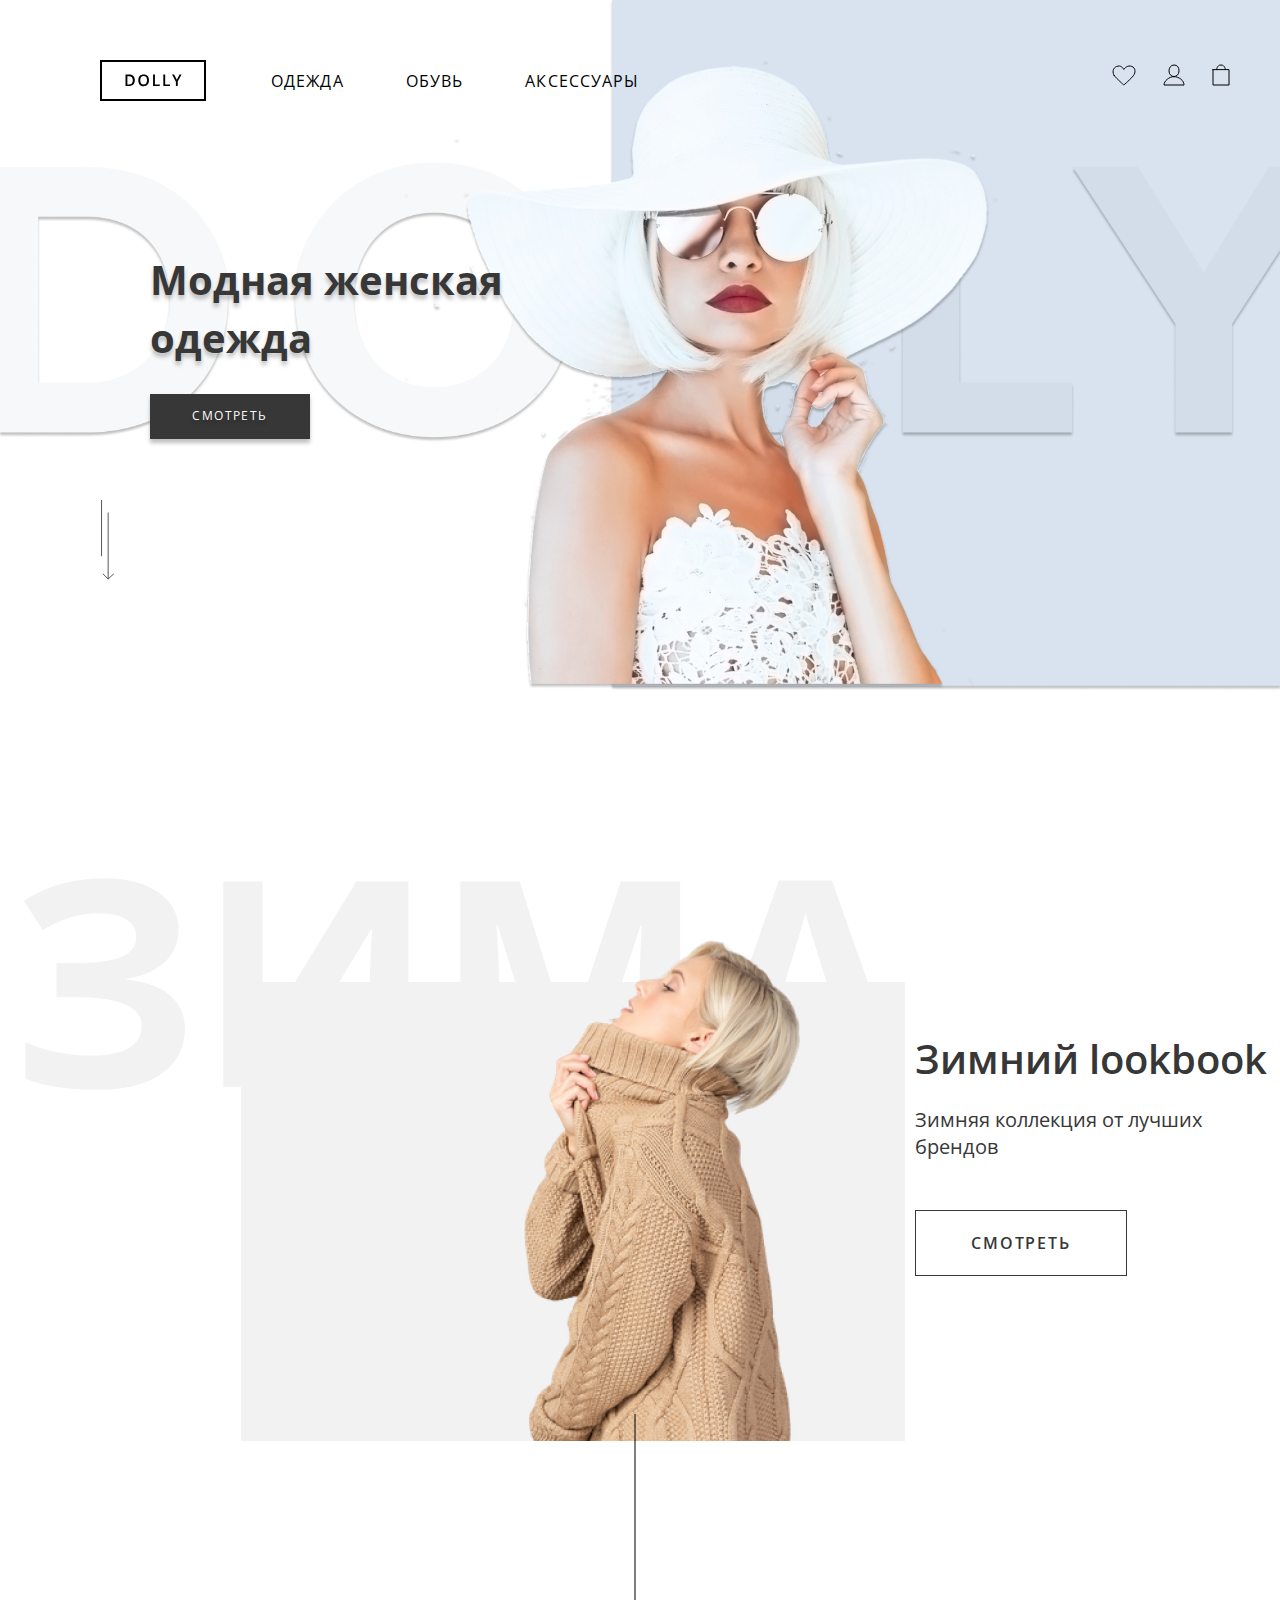
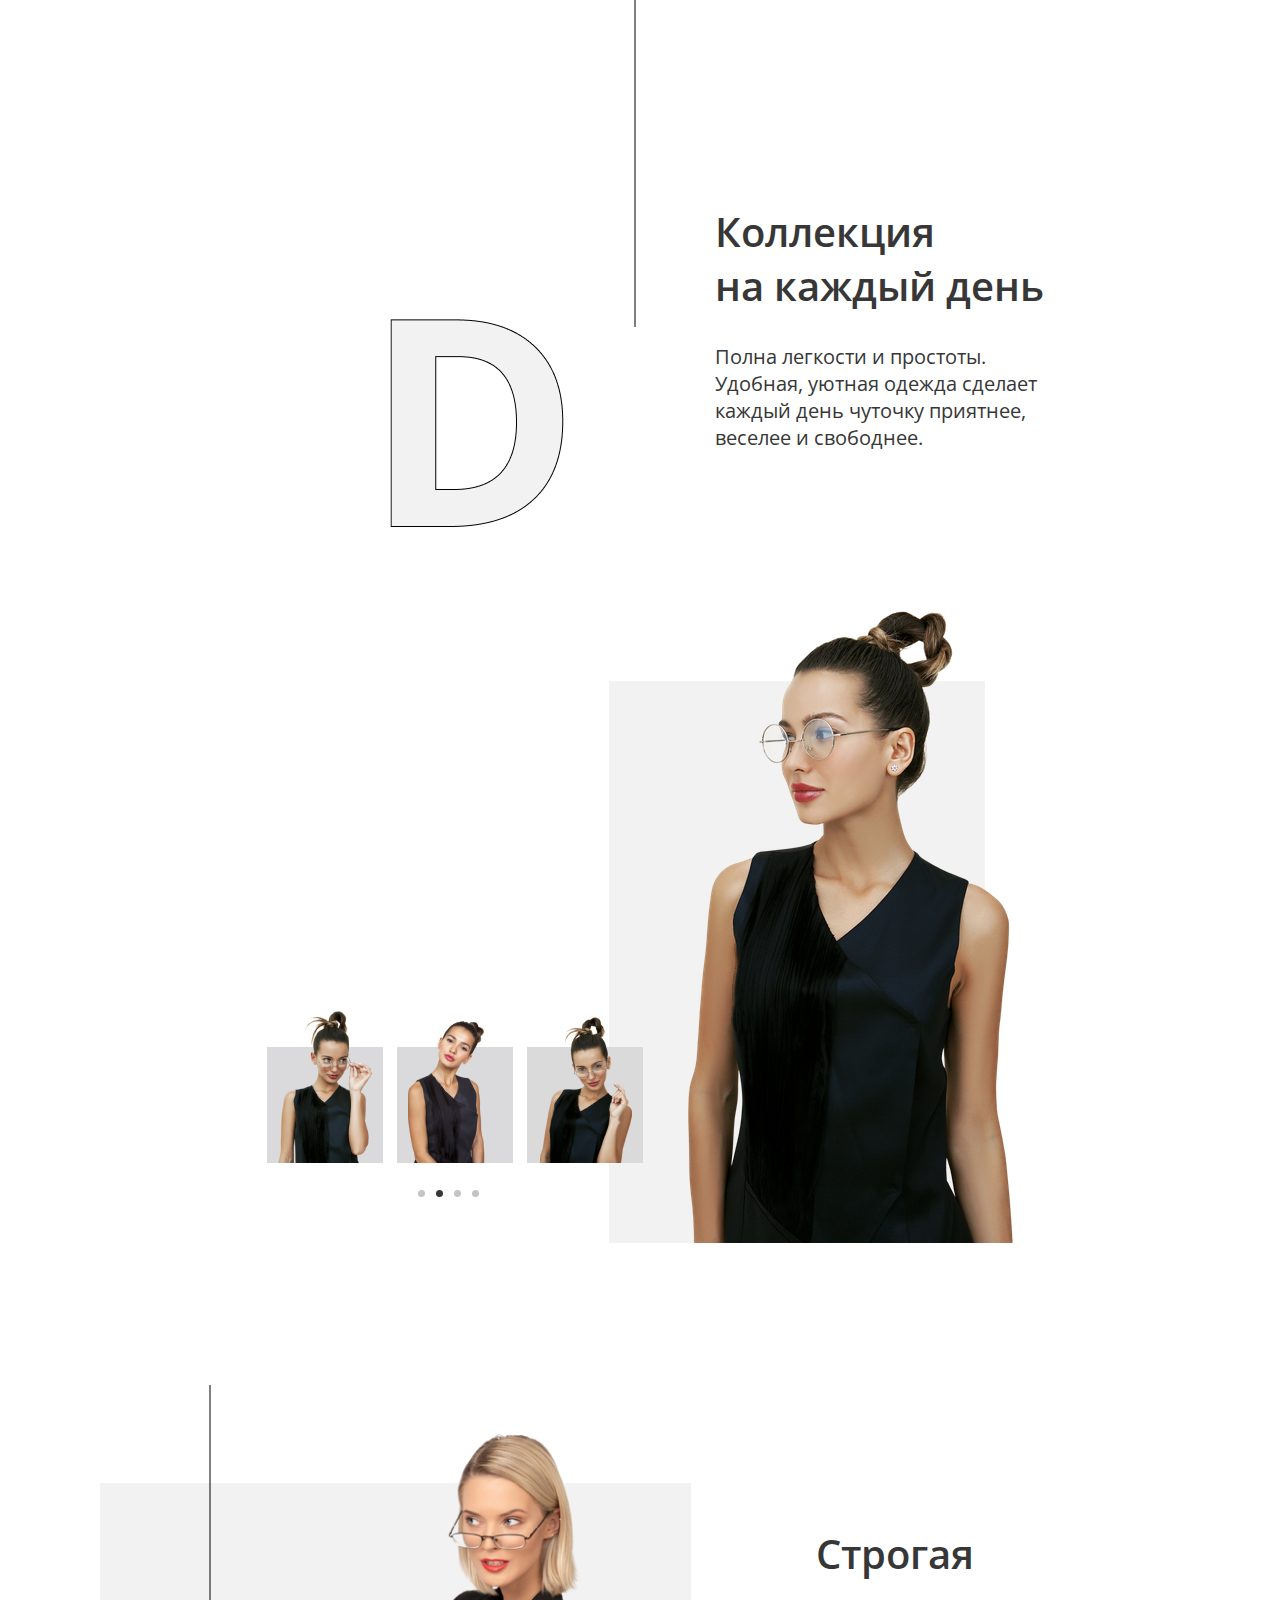
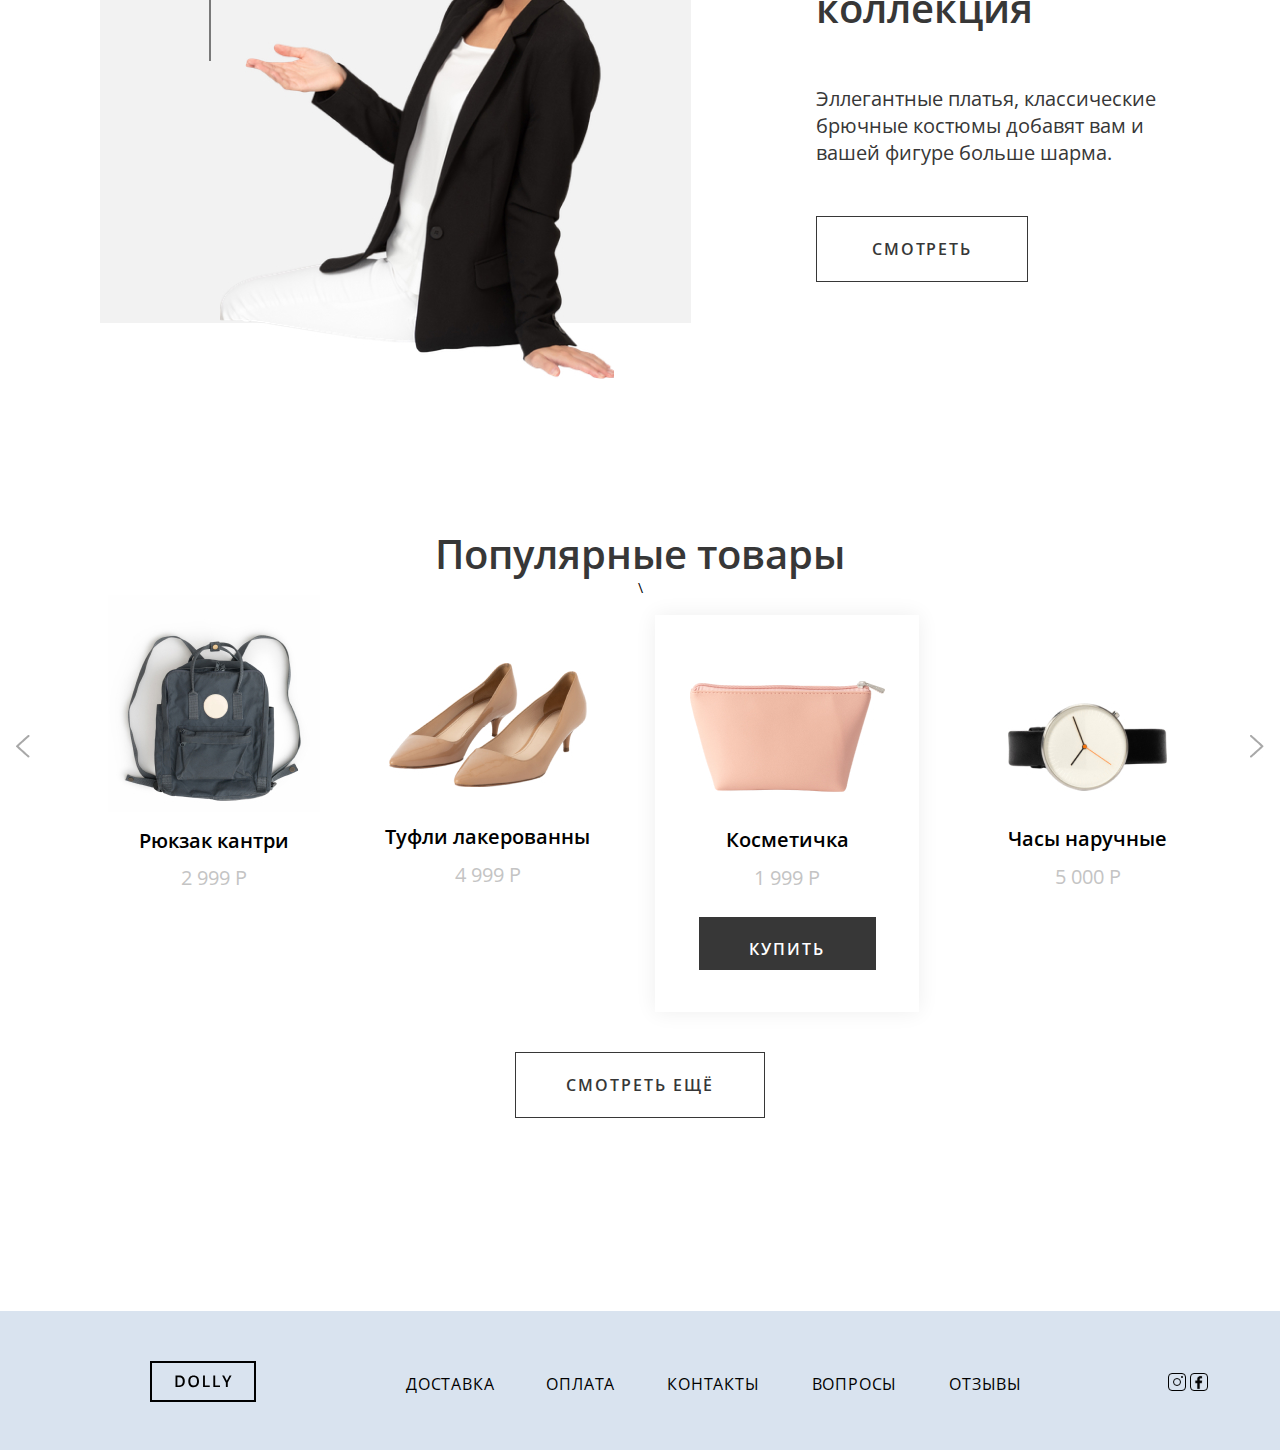
==== index.html @ 7757cefe "Add files via upload" ====
<!DOCTYPE html>
<html lang="en">

<head>
    <title>Модная женская одежда</title>
    <meta http-equiv="content-type" content="text/html; charset=UTF-8" />
    <meta name="format-detection" content="telephone=no" />
    <meta http-equiv="X-UA-Compatible" content="IE=edge" />
    <meta name="viewport" content="width=device-width" />
    <!-- <meta name="viewport" content="width=1170"/> -->
    <link rel="shortcut icon" type="images/icon" href="img/faviconka.ico" />
    <meta name="keywords" content="магазин женской одежды, мода" />
    <meta name="description" content="Магазин модной женской одежды" />
    <link href="https://fonts.googleapis.com/css2?family=Open+Sans:wght@400;700&display=swap" rel="stylesheet">
    <link rel="stylesheet" href="style/normalize.css">
    <link rel="stylesheet" type="text/css" href="style/style.css" />
</head>

<body>


    <header class="header">

        <div class="container header__container">

            <div class="header__left">

                <div class="menu-burger__header">
                    <span></span>
                </div>


                <svg class="logo" width="106" height="41" viewBox="0 0 106 41" fill="none"
                    xmlns="http://www.w3.org/2000/svg">
                    <path
                        d="M34.7969 20.1797C34.7969 22.0651 34.2734 23.5078 33.2266 24.5078C32.1797 25.5026 30.6719 26 28.7031 26H25.5078V14.5781H29.0391C30.8568 14.5781 32.2708 15.0677 33.2812 16.0469C34.2917 17.026 34.7969 18.4036 34.7969 20.1797ZM32.8281 20.2422C32.8281 17.5078 31.5495 16.1406 28.9922 16.1406H27.375V24.4297H28.7031C31.4531 24.4297 32.8281 23.0339 32.8281 20.2422ZM48.9984 20.2734C48.9984 22.1328 48.5323 23.5781 47.6 24.6094C46.6729 25.6406 45.3578 26.1562 43.6547 26.1562C41.9307 26.1562 40.6052 25.6458 39.6781 24.625C38.7563 23.599 38.2953 22.1432 38.2953 20.2578C38.2953 18.3724 38.7589 16.9245 39.6859 15.9141C40.6182 14.9036 41.9464 14.3984 43.6703 14.3984C45.3682 14.3984 46.6807 14.9115 47.6078 15.9375C48.5349 16.9635 48.9984 18.4089 48.9984 20.2734ZM40.2797 20.2734C40.2797 21.6797 40.5635 22.7474 41.1313 23.4766C41.699 24.2005 42.5401 24.5625 43.6547 24.5625C44.7641 24.5625 45.6 24.2031 46.1625 23.4844C46.7302 22.7656 47.0141 21.6953 47.0141 20.2734C47.0141 18.8724 46.7328 17.8099 46.1703 17.0859C45.613 16.362 44.7797 16 43.6703 16C42.5505 16 41.7042 16.362 41.1313 17.0859C40.5635 17.8099 40.2797 18.8724 40.2797 20.2734ZM53.0516 26V14.5781H54.9188V24.3984H59.7547V26H53.0516ZM63.3234 26V14.5781H65.1906V24.3984H70.0266V26H63.3234ZM76.8219 19.7891L79.525 14.5781H81.5563L77.7516 21.5703V26H75.8766V21.6328L72.0875 14.5781H74.1188L76.8219 19.7891Z"
                        fill="black" />
                    <rect x="1" y="1" width="104" height="39" stroke="black" stroke-width="2" />
                </svg>



                <nav class="header__nav">
                    <ul class="menu header__menu">
                        <li class="menu__item"><a href="#">Одежда</a></li>
                        <li class="menu__item"><a href="catalog.html">Обувь</a></li>
                        <li class="menu__item"><a href="#">Аксессуары</a></li>
                    </ul>
                </nav>
            </div>
            <div class="header__right">
                <a href="#"><svg class="user" width="24" height="21" viewBox="0 0 24 21" fill="none"
                        xmlns="http://www.w3.org/2000/svg">
                        <path
                            d="M2.33857 10.711C-0.041108 7.61463 0.752117 2.97011 4.71824 1.42194C8.68437 -0.126229 11.064 2.97011 11.8573 4.51829C12.6505 2.97011 15.8234 -0.126229 19.7895 1.42194C23.7556 2.97011 23.7556 7.61463 21.376 10.711C18.9963 13.8073 11.8573 20 11.8573 20C11.8573 20 4.71824 13.8073 2.33857 10.711Z"
                            stroke="black" stroke-linecap="round" stroke-linejoin="round" />
                    </svg>
                </a>
                <a href="#"><svg class="user" width="22" height="22" viewBox="0 0 22 22" fill="none"
                        xmlns="http://www.w3.org/2000/svg">
                        <path
                            d="M11 12.5926C13.5 12.5926 16 10.6296 16 6.92593C16 3.22222 14.3333 1 11 1C7.66667 1 6 4 6 6.92593C6 10.6296 8.5 12.5926 11 12.5926ZM11 12.5926C16 12.5926 21 16.5 21 21H1C1 17 6 12.5926 11 12.5926Z"
                            stroke="black" stroke-linecap="round" stroke-linejoin="round" />
                    </svg>
                </a>
                <a href="#"><svg class="user" width="18" height="22" viewBox="0 0 18 22" fill="none"
                        xmlns="http://www.w3.org/2000/svg">
                        <path
                            d="M4.63636 5.61538C4.63636 5.61538 4.63636 1 9 1C13.3636 1 13.3636 5.61538 13.3636 5.61538M1 5.61538V21H17V5.61538H1Z"
                            stroke="black" stroke-linecap="round" stroke-linejoin="round" />
                    </svg>

                </a>
            </div>

        </div>


        <div class="title">
            <h1>Модная женская одежда</h1>
            <button class="button-look">Смотреть</button>
        </div>

        <svg class="arrow_down" width="20" height="121" viewBox="0 0 20 121" fill="none"
            xmlns="http://www.w3.org/2000/svg">
            <path d="M1 0L1 85" stroke="black" />
            <path d="M11 19L11 119" stroke="black" />
            <path d="M3 111.5L11 119.5L19.5 111.5" stroke="black" />
        </svg>


    </header>


    <main>
        <div class="container">

            <!-- ЗИМА -->
            <div class="winter">

                <picture class="winter_img">
                    <source srcset="img/winter-lookbook_5.png" type="image/png" media="(max-width: 380px)">

                    <source srcset="img/winter-lookbook_4.png" type="image/png" media="(max-width: 780px)">

                    <source srcset="img/winter-lookbook_3.png" type="image/png" media="(max-width: 920px)">

                    <source srcset="img/winter-lookbook_2.png" type="image/png" media="(max-width: 1130px)">

                    <img src="img/winter-lookbook.png" alt="зимний lookbook">
                </picture>

                <div class="winter-lookbook">
                    <h2>Зимний lookbook</h2>
                    <p>
                        Зимняя коллекция от лучших брендов
                    </p>
                    <button class="button-lookbook">Смотреть</button>
                </div>

            </div>



            <!-- коллекция на каждый день -->
            <div class="collection-everyday">

                <div class="d">
                    <picture>
                        <source srcset="img/D_2.png" type="image/png" media="(max-width: 777px)">
                        <source srcset="img/D_1.png" type="image/png" media="(max-width: 1019px)">
                        <img src="img/D.png" alt="буква D">
                    </picture>


                </div>

                <div class="everyday">
                    <h2>Коллекция<br> на каждый день</h2>
                    <p>Полна легкости и простоты.
                        Удобная, уютная одежда сделает
                        каждый день чуточку приятнее,
                        веселее и свободнее.</p>
                </div>

                <div class="collection">

                    <div class="mini">
                        <img class="mini_img" src="img/women1.jpg" alt="девушка №1">
                        <img class="mini_img" src="img/women2.jpg" alt="девушка №2">
                        <img class="mini_img" src="img/women3_png.png" alt="девушка №3">

                        <div class="scroll">
                            <span></span>
                            <span class="active"></span>
                            <span></span>
                            <span></span>
                        </div>
                    </div>

                    <picture class="big">
                        <source srcset="img/women4_2.jpg" type="image/jpg" media="(max-width: 340px)">
                        <source srcset="img/women4_1.png" type="image/png" media="(max-width: 790px)">
                        <img class="big_img" src="img/women4.jpg" alt="девушка №4">
                    </picture>

                </div>

            </div>

            <!-- Строгая коллекция -->
            <div class="strong-collection">

                <picture class="strong__img">
                    <source srcset="img/strong_3.jpg" type="image/jpg" media="(max-width: 380px)">
                    <source srcset="img/strong_2.jpg" type="image/jpg" media="(max-width: 777px)">
                    <source srcset="img/strong_1.jpg" type="image/jpg" media="(max-width: 860px)">
                    <img src="img/strong.jpg" alt="строгая коллекция">
                </picture>

                <div class="strong">
                    <h2>Строгая коллекция</h2>
                    <p>Эллегантные платья, классические
                        брючные костюмы добавят вам
                        и вашей фигуре больше шарма.
                    </p>
                    <button class="button-lookbook"><span>Смотреть</span></button>
                </div>
            </div>

            <!-- Популярные товары -->
            <div class="pop-products">
                <h2>Популярные товары</h2>\
                <div class="products">

                    <div class="slider-left">
                        <img src="img/slider-left.jpg" alt="стрелка влево">
                    </div>
                    <div class="products_menu">
                        <div class="backpack">
                            <img src="img/backpack.jpg" alt="рюкзак">
                            <p class="style">Рюкзак кантри</p>
                            <span class="price">2 999 Р</span>
                        </div>


                        <div class="shoes">
                            <img src="img/shoes.jpg" alt="туфли лакерованные">
                            <p class="style">Туфли лакерованны</p>
                            <span class="price">4 999 Р</span>
                        </div>

                        <div class="bag">
                            <img src="img/bag.jpg" alt="Косметичка">
                            <p class="style">Косметичка</p>
                            <span class="price">1 999 Р</span>

                            <button class="button-buy"><span>Купить</span></button>
                        </div>

                        <div class="watch">
                            <img src="img/watch.jpg" alt="Часы наручные">
                            <p class="style">Часы наручные</p>
                            <span class="price">5 000 Р</span>
                        </div>
                    </div>
                    <div class="slider-right">
                        <img src="img/slider-right.jpg" alt="стрелка вправо">
                    </div>
                </div>

                <div class="looking">
                    <button class="button-looking"><span>Смотреть ещё</span></button>
                </div>
            </div>
        </div>
    </main>



    <footer class="footer">
        <div class="logo">
            <a href="#"><img src="img/logo.svg" alt="Логотип"></a>
        </div>
        <nav class="navigation">
            <ul class="menu-footer">
                <li class="menu-footer_list"><a href="#">Доставка</a></li>
                <li class="menu-footer_list"><a href="#">Оплата</a></li>
                <li class="menu-footer_list"><a href="#">Контакты</a></li>
                <li class="menu-footer_list"><a href="#">Вопросы</a></li>
                <li class="menu-footer_list"><a href="#">Отзывы</a></li>
            </ul>
        </nav>
        <div class="socseti">
            <img src="img/instagram.svg" alt="инстаграмм">
            <img src="img/facebook.svg" alt="фэйсбук">
        </div>

    </footer>

    <script src="https://code.jquery.com/jquery-3.5.1.slim.min.js"></script>
    <script src="js.js"></script>
</body>

</html>
---- style/style.css ----
@import url('core.css');
/*Обнуление*/
*{padding:0;margin:0;border:0;}
*,*:before,*:after{-moz-box-sizing:border-box;-webkit-box-sizing:border-box;box-sizing:border-box;}
:focus,:active{outline:none;}
a:focus,a:active{outline:none;}
nav,footer,header,aside{display:block;}
html,body{height:100%;width:100%;font-size:100%;line-height:1;font-size:14px;-ms-text-size-adjust:100%;-moz-text-size-adjust:100%;-webkit-text-size-adjust:100%;}
input,button,textarea{font-family:inherit;}
input::-ms-clear{display:none;}
button{cursor:pointer;}
button::-moz-focus-inner{padding:0;border:0;}
a,a:visited{text-decoration:none;}
a:hover{text-decoration:none;}
ul li{list-style:none;}
img{vertical-align:top;}
h1,h2,h3,h4,h5,h6{font-size:inherit;font-weight:inherit;}
/*--------------------*/
body{
    font-family: 'Open Sans', sans-serif;
    padding: 0;
    margin: 0;
}
.header{
    background-image: url('../img/DOLLY.png');
    background-repeat: no-repeat;
    background-size: contain;
    background-position: center top;
    min-height: 1029px;
    position: relative;
}
.header__container{
    display: flex;
    padding-top: 50px;
}
@media (max-width:1050px) {
    .header__container{
        padding-top: 15px;
}    
}
.header__left{
    display: flex;
    align-items: center;
}

.header__left .logo{
    margin-left: 379px;
    cursor:pointer;
}
@media (max-width:1596px) {
    .header__left .logo{
        margin-left: 200px;        
    }
}
@media (max-width:1417px) {
    .header__left .logo{
        margin-left: 100px;        
    }
}@media (max-width:690px) {
    .header__left .logo{
        width: 80px;
        margin-left: 30px;  
    }
}
@media (max-width:400px) {
    .header__left .logo{
        width: 60px;
    }
}
.header__menu{
    display: flex;
    margin-left: 64px;
}
.header__menu > .menu__item{
    font-style: normal;
    font-weight: normal;
    font-size: 16px;
    line-height: 22px;
    letter-spacing: 0.07em;
    margin-right: 60px;
    list-style-type: none; 
    text-transform: uppercase;
    border:1px solid transparent;
}
.header__menu > .menu__item a:hover{
    border-bottom: 2px solid;

}
.header__menu > .menu__item a{
    text-decoration: none;
    color: #000000;
}
.header__right{
    margin-left: auto;
    margin-right: 375px;
    align-self:center;
    max-width: 100%;
}
.header__right .user {
    margin-left: 23px;
}
@media (max-width:846px) {
    .header__right .user {
        width: 16px;
        height: 18px;   
    }
}
@media (max-width:576px) {
    .header__right .user {
        width: 12px;
        height: 16px;  
        margin-left: 10px;
    }
}
@media (max-width:420px) {
    .header__right .user {
        width: 10px;
        height: 14px;  
        margin-left: 0px;
    }
}



@media (max-width:1650px) {
    .header__right{
        margin-right: 50px;
    }
    .header__left{
        margin-top: 10px;      
    }
}

/* Бургер меню */
@media (max-width:842px) {
    .menu-burger__header{
        position: relative;
        width: 40px;
        height: 45px;
        display: block;
        margin-left: 10px;
    } 
    .menu-burger__header span,
    .menu-burger__header::after,
    .menu-burger__header::before{
        height: 3px;
        width: 100%;
        position: absolute;
        background:#373737;
        margin: 0px auto;

    }
    .header__nav{
        display: block;
        position: absolute;
        top: 72px;
        left: 0;
        background: rgb(245, 246, 246);
        width: 100%;
        height: 25%;
        box-shadow: 0 4px 2px -2px rgba(36, 36, 36, 0.17);
        left: -100%;
        transition: all 0.4s ease;
        z-index: 5;
    }
    .menu-burger__header span{
        top: 21px;
    }
    .menu-burger__header::after,
    .menu-burger__header::before{
        content: "";
    }
    .menu-burger__header::after{
        bottom: 8px;
    }
    .menu-burger__header::before{
        top: 8px;
    }
    .menu-burger__header.open-menu span {
        opacity:0; 
        transition: 0.5s; 
    }
    .menu-burger__header.open-menu:before {
        transform: rotate(45deg);
        top: 20px;
        transition: 0.4s;
    }
    .menu-burger__header.open-menu:after {
        transform: rotate(-45deg);
        bottom: 21px;
        transition: 0.4s;
    }
    .header__nav{
        background-color: rgb(217,227,239);
        background-image: url('../img/DOLLY_background.png');
        background-repeat:no-repeat;
        background-position: center 14%;
        background-size: contain;
    }

    .header__menu{
        display: block;
        margin-left: 0px;
    }  
    .menu__item{
        margin: 40px 0px 40px 33px;
    }
    .menu__item a{
        display: block;
        margin-left: 120px;
        font-size: 20px;
    }
    @media (max-width:420px) {
        .menu__item{
            margin-left: 0px;
        }   
        .menu__item a{
            margin-left: 50px;
            display: inline;
        }       
    }
    .header__nav.open-menu {
        left: 0;
    }
    .fixed-page{
        overflow: hidden; /*запрещаем прокручивание страницы при открытом меню*/
    }
}
/* Модная женская одежда DOLLY */
.title{
    position: absolute;
    margin-top: 261px;
    margin-left: 375px;
}
.title h1{
    font-style: normal;
    font-weight: bold;
    font-size: 60px;
    line-height: 82px;
    color: #373737;
    text-shadow: 0px 4px 4px rgba(0, 0, 0, 0.25);
    width: 540px;
    height: 164px;
    margin-top: 0;
}

.button-look{
    margin-top: 60px;
    width: 212px;
    height: 66px;
    background: #373737;
    box-shadow: 0px 4px 4px rgba(0, 0, 0, 0.25);
    cursor: pointer;
    font-style: normal;
    font-weight: normal;
    font-size: 16px;
    line-height: 22px;
    letter-spacing: 0.12em;
    color: #FFFFFF;
    text-shadow: 0px 4px 4px rgba(0, 0, 0, 0.25);
    text-transform: uppercase;
}
.arrow_down{
    position: absolute;
    top: 784px;
    left: 376px;
}
@media (max-width:1650px) {
    .title{
        margin-left: 200px;
    }
}
@media (max-width:1400px) {
    .arrow_down{
        top: 500px;
        left: 100px;
    }
}
@media (max-width:1290px) {
    .title{
        margin-top: 150px;
        margin-left: 150px;
    }
    .title h1{
        font-size: 40px;
        line-height: 58px;
        width: 450px;
        height: auto;
    }
    .button-look{
        margin-top: 0px;
        width: 160px;
        height: 45px;
        font-size: 12px;
        line-height: 18px;
    }
    .arrow_down{
        width: 15px;
        height: 80px;
    }
}
@media (max-width:1050px) {
    .arrow_down{
        top: 350px;
        left: 850px;
    }   
}
@media (max-width:900px) {
    .title{
        margin-top: 40px;
        margin-left:40px;        
    }
    .title h1{
        font-size: 32px;
        line-height: 48px;
        width: 300px;
    }
    .arrow_down{
        top: 250px;
        left: 650px;
    }   
}
@media (max-width:690px) {
    .title h1{
        font-size: 26px;
        line-height: 40px;
    }
    .arrow_down{
        top: 250px;
        left: 500px;
    } 
    .button-look{
        width: 120px;
        height: 35px;
        font-size: 10px;
        line-height: 16px;
    }  
}
@media (max-width:530px) {
    .title{
        margin-top: 20px;
        margin-left:40px;   
    } 
    .title h1{
        font-size: 20px;
        line-height: 28px;
        width: 100px;
    }
    .button-look{
        width: 100px;
        height: 35px;
        font-size: 10px;
    }  
    .arrow_down{
        top: 150px;
        left: 400px;
        width: 10px;
        height: 50px;
    } 
}
@media (max-width:420px) {
    .title{
        margin-top: 10px;
    }     
    .title h1{
        font-size: 18px;
        line-height: 24px;
        width: 100px;
    }
    .button-look{
        width: 80px;
        height: 28px;
        font-size: 8px;
    }   
    .arrow_down{
        left: 300px;
    }           
}
@media (max-width:350px) {
    .title{
        margin-top: 5px;
    }     
    .title h1{
        font-size: 16px;
        line-height: 22px;
        width: 80px;
    }
    .button-look{
        width: 70px;
        height: 22px;
        font-size: 8px;
    }            
}



/* ЗИМА */
.winter{
    display: flex;
    margin-top: 44px;
    margin-left: 144px;
}
@media (max-width:1650px) {
    .winter{
        margin-top: -100px;
        margin-left: 10px;        
    }
}
@media (max-width:1400px) {
    .winter{
        margin-top: -250px;
    }
}
@media (max-width:1200px) {
    .winter{
        margin-top: -350px;
    }    
} 
@media (max-width:1050px) {
    .winter{
        margin-top: -500px;
    }
}  
@media (max-width:800px) {
    .winter{
        margin-top: -600px;
    }
}  
@media (max-width:650px) {
    .winter{
        margin-top: -670px;
    }
}   
@media (max-width:550px) {
    .winter{
        flex-wrap: wrap-reverse;
    }
    .winter_img{
        margin: 0 auto;
    }
} 
@media (max-width:420px) {
    .winter{
        margin-top: -750px;
    }
}  
.winter-lookbook{
    margin-left: 102px;
    margin-top: 253px;
}
@media (max-width:1372px) {
    .winter-lookbook{
        margin-left: 10px;        
    }
}
@media (max-width:1045px) {
    .winter-lookbook{
        margin-top: 140px;        
    }
}
@media (max-width:780px) {
    .winter-lookbook{
        margin-top: 48px;        
    }
}
@media (max-width:550px) {
    .winter-lookbook{
        margin: 0 auto;
    }
} 
.winter-lookbook h2{
    font-style: normal;
    font-weight: 600;
    font-size: 40px;
    line-height: 54px;
    color: #373737;
}
.winter-lookbook p{
    font-style: normal;
    font-weight: normal;
    font-size: 20px;
    line-height: 27px;
    color: #373737;
    margin-top: 20px;
}
@media (max-width:777px) {
    .winter-lookbook h2{
        font-size: 28px;
        line-height: 40px;
    }
    .winter-lookbook p{
        font-size: 16px;
        line-height: 22px;        
    }
}
.button-lookbook{
    margin-top: 50px;
    width: 212px;
    height: 66px;
    cursor: pointer;
    font-style: normal;
    font-weight: 600;
    font-size: 16px;
    line-height: 22px;
    letter-spacing: 0.12em;
    color: #373737;
    background-color: #fff;
    border: 1px solid rgba(55, 55, 55, 1);
}
@media (max-width:777px) {
    .button-lookbook{
        width: 148px;
        height: 46px;        
        font-size: 12px;
        line-height: 18px;        
    }
}
@media (max-width:550px) {
    .button-lookbook{
        margin: 30px auto 0;
    }    
}
@media (max-width:380px) {
    .button-lookbook{
        width: 120px;
        height: 36px;        
        font-size: 10px;
        line-height: 14px;          
    }    
}

/* Коллекция на каждый день */
.collection-everyday{
    display: flex;
    margin-top: 133px;
}
@media (max-width:1423px) {
    .collection-everyday{
        flex-wrap: wrap;  
        align-items: center;
        justify-content: center;
    }
}
.collection-everyday .d img{
    margin-left: 339px;
    margin-top: -160px;
}
@media (max-width:1430px) {
    .collection-everyday .d img{
        margin-left: 130px;
    }
}
@media (max-width:1019px) {
    .collection-everyday .d img{
        margin-left: 0px;
    }
}
@media (max-width:777px) {
    .collection-everyday .d img{
        margin-top: 110px;
    }
}
@media (max-width:653px) {
    .collection-everyday .d img{
        margin-right: 0px;
        margin-left: 10px;
    
    }
}
@media (max-width:456px) {
    .collection-everyday .d img{
        display: none;
    }
}
.everyday{
    width: 331px;
    margin-top: 70px;
    margin-left: 79px;
}
@media (max-width:722px) {
    .everyday{
        margin-left: 10px;
    }    
}
.everyday h2{
    font-style: normal;
    font-weight: 600;
    font-size: 40px;
    line-height: 54px;
    color: #373737;
}
.everyday p{
    font-style: normal;
    font-weight: normal;
    font-size: 20px;
    line-height: 27px;
    color: #373737;
    margin-top: 30px;
}
@media (max-width:777px) {
    .everyday h2{
        font-size: 28px;
        line-height: 40px;
    }
    .everyday p{
        font-size: 16px;
        line-height: 22px;        
    }
    .collection-everyday{
        margin-top: 20px;
    }
}
.collection{
    margin-left: -230px;
    display: flex;
    align-items:flex-end;    
}

.mini{  
    justify-content: center;
}

@media (max-width:1610px) {
    .collection{
        margin-left: -348px;    
    }
}
@media (max-width:1423px) {
    .collection{
        margin-left: 0;      
    }
}
@media (max-width:1343px) {
    .collection{
        margin: 0 auto;   
    }
}
@media (max-width:777px) {
    .collection{ 
       margin-top: 30px;
       margin-left: 15px;
       margin-right: 15px;
    }
}

@media (max-width:680px) {
    .collection {
        flex-wrap: wrap;
        justify-content: center;
    }
    .big{
        order: 1;
    }
    .mini {
        order: 2;
        margin-top: 20px;
    }
}

.collection .mini_img{
    margin-right: 10px;

    vertical-align: bottom;
}
@media (max-width:560px) {
    .mini{
        display: grid;
        grid-template-columns: 1fr;
        row-gap: 20px;
    }
    .collection .mini_img {
        margin-left: auto;
        margin-right: auto;
    }
    .collection img:nth-child(3){
        margin-right: 0px;
   }
}
.mini img:nth-child(3){
    position: relative;
    margin-right: -34px;
    z-index: 5;
}
@media (max-width:560px) {
    .collection img:nth-child(3){
        margin-right: auto;
   }
}
.scroll{
    width: 62px;
    height: 7px;
    margin-top: 27px;
    margin-left: 150px;
    margin-bottom: 46px;
    display: flex;
    justify-content: center; 
}
@media (max-width:560px) {
    .scroll{
        margin: 0 auto;
   }
}
.scroll .active{
    background-color: #373737;
}
.scroll span{
    width: 7px;
    height: 7px;  
    border-radius:100%;
    cursor: pointer;
    margin-right: 11px; 
    background-color: #C4C4C4;
}
.scroll span:last-child{
    margin-right: 0;
}


/* Строгая коллекция */
.strong-collection{
    display: flex;
    margin-left: 377px;
    margin-top: 142px;
}
@media (max-width:1480px) {
    .strong-collection{
        margin-left: 100px;        
    }
}
@media (max-width:950px) {
    .strong-collection{
        margin-left: 15px;        
    }
}
@media (max-width:560px) {
    .strong-collection{
        flex-wrap: wrap-reverse;  
        justify-content: center;  
        margin-top: 80px;    
    }
}
.strong{
    margin-top: 142px;
    margin-left: 125px;
    width: 347px;
}
@media (max-width:1067px) {
    .strong{
        margin-left: 15px; 
        margin-top: 85px;       
    }
}
@media (max-width:750px) {
    .strong{
        margin-right: 15px; 
    
    }
}
.strong h2{
    font-style: normal;
    font-weight: 600;
    font-size: 40px;
    line-height: 54px;
    color: #373737;
}
.strong p{    
    font-style: normal;
    font-weight: normal;
    font-size: 20px;
    line-height: 27px;
    color: #373737;
    margin-top: 50px;
}
@media (max-width:777px) {
    .strong h2{
        font-size: 28px;
        line-height: 40px;
    }
    .strong p{
        font-size: 16px;
        line-height: 22px;        
    }
}
@media (max-width:671px) {
    .strong{
        margin-top: 50px;      
    }
    .strong p{
        margin-top: 15px;       
    }
}
.button-lookbook {
    text-transform: uppercase;

}



/* Популярные товары */
.pop-products{
    text-align: center;
    margin-top: 148px;

}
.pop-products h2{
    font-style: normal;
    font-weight: 600;
    font-size: 40px;
    line-height: 54px;
    color: #373737;
}
.products{
    display: flex;
    justify-content: center;
    align-items: flex-start;
}
.products_menu{
    display: flex;
}
@media (max-width:1270px) {
    .products_menu{
        flex-wrap:wrap;    
    }
    .slider-left{
        margin-left: 10px;
    
    }
    .slider-right{
        margin-right: 10px;
    
    }
}
@media (max-width:1141px) { 
    .products_menu{
        align-items:flex-end;
        justify-content: center;   
        display: grid;
        grid-template-columns: 1fr 1fr;
    }  
    .slider-left, 
    .slider-right{
        display: none;
    } 
}
@media (max-width:722px) {
    .products_menu{
        grid-template-columns: 1fr;
        margin-top: 20px;
    }  
    .pop-products h2{
        font-size: 32px;
        line-height: 40px;        
    }  
    .backpack{
        margin-right: 0;
    }
}
.slider-left{
    margin-top: 140px;
    margin-right: 78px;
}
.slider-right{
    margin-top: 140px;
    margin-left: 83px;
}

/* Рюкзак */
.backpack{
    margin-right: 65px;
    cursor: pointer;
}
@media (max-width:722px) {  
    .backpack{
        margin-right: 0;
    }
}
.backpack p{
    margin-top: 15px;
}
.backpack span{
    display: block;
    margin-top: 10px;
}

/* Туфли */
.shoes{
    margin-top: 68px;
    margin-right: 65px;
    cursor: pointer;
}
@media (max-width:722px) {  
    .shoes{
        margin-right: 0;
        margin-top: 20px;
    }
}
.shoes p{
    margin-top: 36px;
}
.shoes span{
    display: block;
    margin-top: 11px;
}
/* Косметичка */
.bag{
    margin-top: 20px;
    margin-right: 89px;
    width: 264px;
    height: 397px;
    box-shadow: 0px 0px 20px rgba(0, 0, 0, 0.07);
    cursor: pointer;    
}
@media (max-width:1141px) {  
    .bag{
        margin-right: 0;
        margin-top: 20px;
    }  
}

.bag img{
    margin-top: 66px;
}
.bag p{
    margin-top: 34px;  
}
.bag span{
    display: block;
    margin-top: 11px;
}
.button-buy{
    display: block;
    margin: 26px auto 0;
    width: 177px;
    height: 53px;
    background: #373737;
    cursor: pointer;
}
.button-buy span{
    font-style: normal;
    font-weight: 600;
    font-size: 16px;
    line-height: 22px;
    letter-spacing: 0.12em;
    text-transform: uppercase;
    color: #FFFFFF;
}
/* Часы */
.watch{
    margin-top: 108px;
    cursor: pointer;    
}
@media (max-width:722px) {  
    .watch{
        margin-top: 20px;
    }
}
.watch p{
    margin-top: 34px;
}
.watch span{
    display: block;
    margin-top: 11px;
}
/* Общий стиль для тэга p и span */
.style{
    font-style: normal;
    font-weight: 600;
    font-size: 20px;
    line-height: 27px;
    color: #000000;
}
.price{
    font-style: normal;
    font-weight: normal;
    font-size: 20px;
    line-height: 27px;
    color: #C4C4C4;
}



/* Кнопка Смотреть ещё */
.button-looking{
    width: 250px;
    height: 66px;
    margin-top: 40px;
    background-color: #fff;
    border: 1px solid rgba(55, 55, 55, 1);
}
.button-looking span{
    font-style: normal;
    font-weight: 600;
    font-size: 16px;
    line-height: 22px;
    letter-spacing: 0.12em;
    color: #373737;
    text-transform: uppercase;
    cursor: pointer;
}


/* Футер */
.footer{
    background-color: #D9E3EF;
    height: 139px;
    margin-top: 193px;
    display: flex;
    padding-bottom: 48px;
}
@media (max-width:1063px) {
    .footer{
        flex-wrap: wrap;  
        justify-content: center;
        height: auto;     
        margin-top: 80px; 
    }
}
.footer .logo{
    margin-left: 375px;
    margin-top: 50px;
}
@media (max-width:1750px) {
    .footer .logo{
        margin-left: 150px;        
    }
}

.navigation{
    margin-left: 315px;
}
@media (max-width:1450px) {
    .navigation{
        margin-left: 150px;        
    }
}
@media (max-width:1270px) {
    .navigation{
        margin-left: 50px;        
    }
}
@media (max-width:1001px) {
    .footer .logo{
        margin: 25px auto 0;     
    }
    .menu-footer{
        margin: 0px;
    }
}

.menu-footer{
    display: flex;
}
@media (max-width:1180px) {
    .menu-footer{
        flex-wrap: wrap;       
    }
}
@media (max-width:975px) {
    .menu-footer{
        margin-bottom: 0px;
        margin-top: 5px;    
    }
}
.menu-footer_list{
    list-style-type: none;
    margin-right: 52px;
    margin-top: 62px;
    font-style: normal;
    font-weight: normal;
    font-size: 16px;
    line-height: 22px;
    letter-spacing: 0.05em;
    text-transform: uppercase;
}
@media (max-width:1001px) {
    .footer{
        padding-bottom: 0;
    }
    .menu-footer_list{
        margin-top: 30px;
        margin-bottom: 30px;
    }
}
@media (max-width:580px) {
    .footer{
        flex-direction: column;
        align-items: center;
        justify-content: center;
    }

    .navigation{
        margin-left: 0;
    }
}
.menu-footer_list a{
    text-decoration: none;
    color: #000000;
}
.socseti{
    margin-left: 94px;
    margin-top: 62px;
    cursor: pointer;
}
@media (max-width:1167px) {
    .socseti{
        margin-left: 20px;  
        margin-right: auto;
    }
}
@media (max-width:1050px) {
    .socseti{
        margin: 62px auto 0;
    }
}
@media (max-width:1015px) {
    .socseti{
        margin: 20px auto;
    }
}
@media (max-width:987px) {
    .socseti{
        align-self: flex-end;
        margin-bottom: 33px;
    }
}
@media (max-width:580px) {
    .menu-footer_list{
        margin: 15px auto 0px;
    }
}
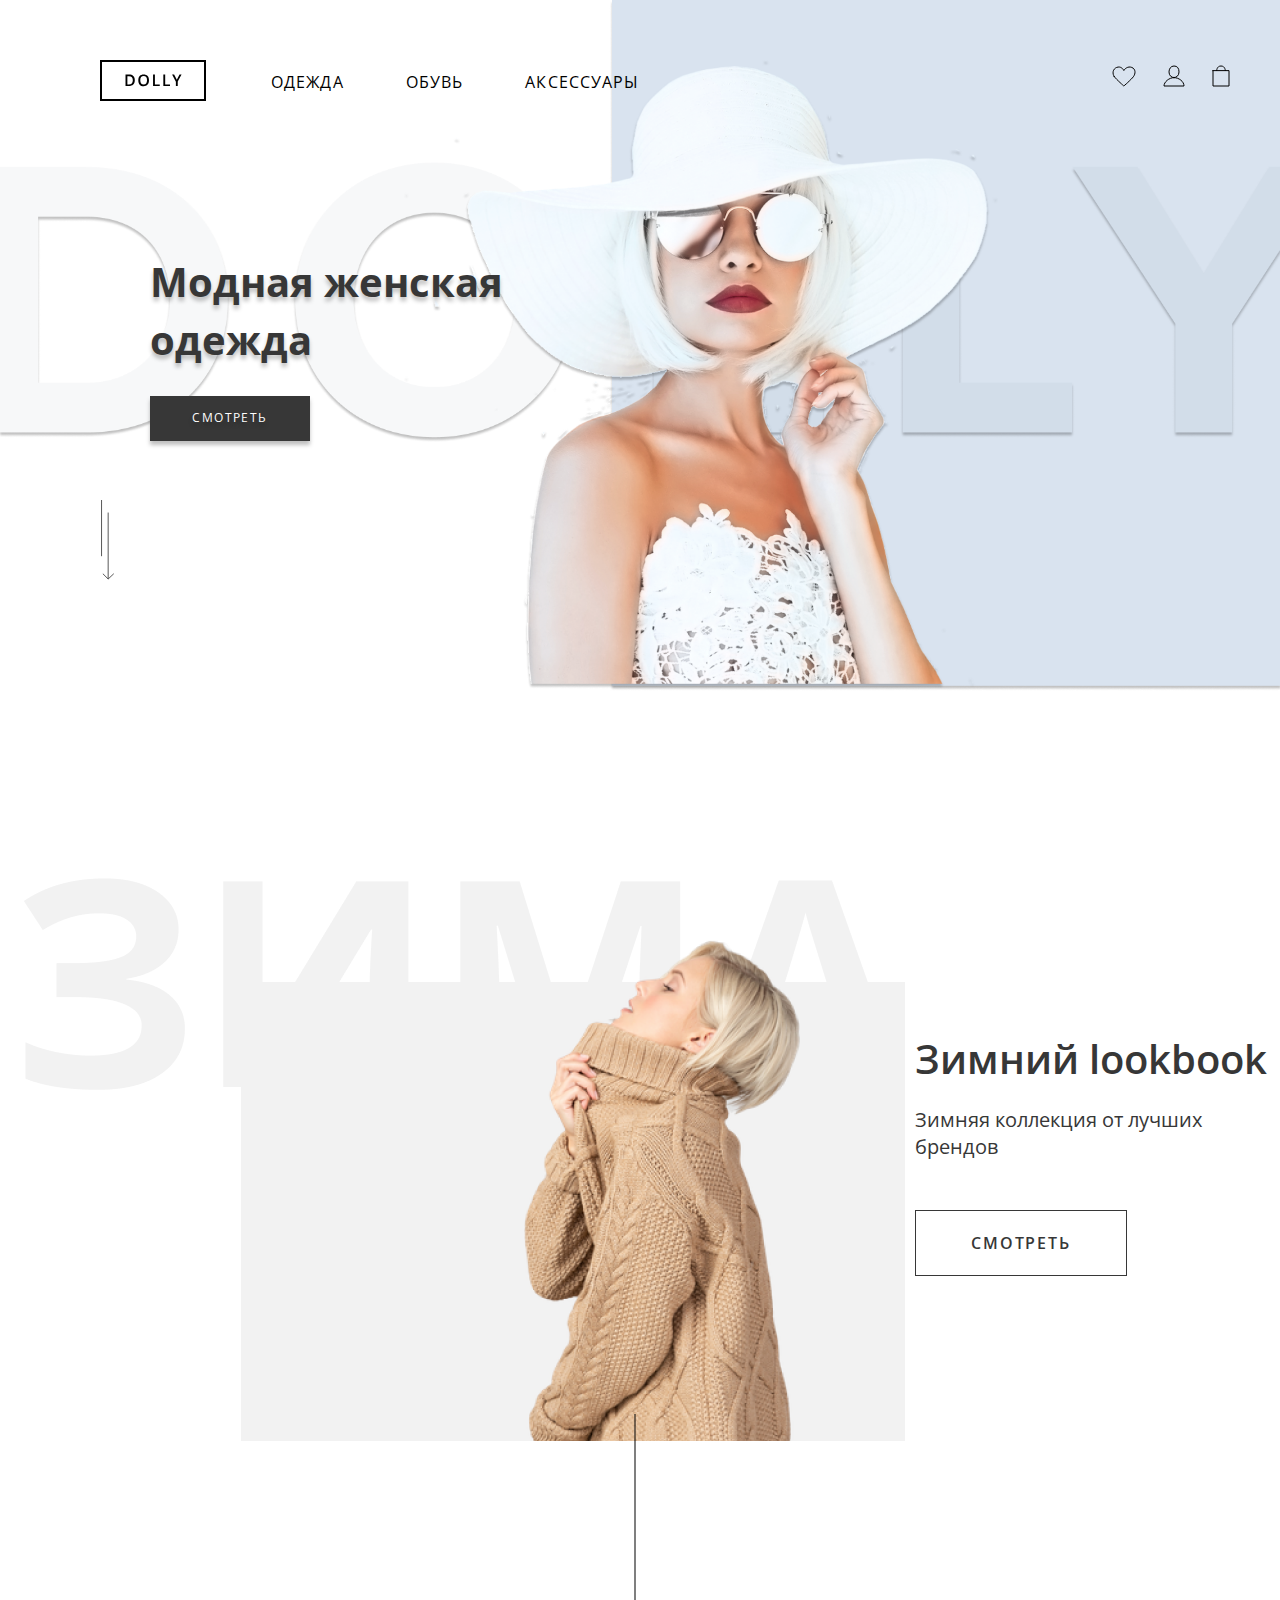
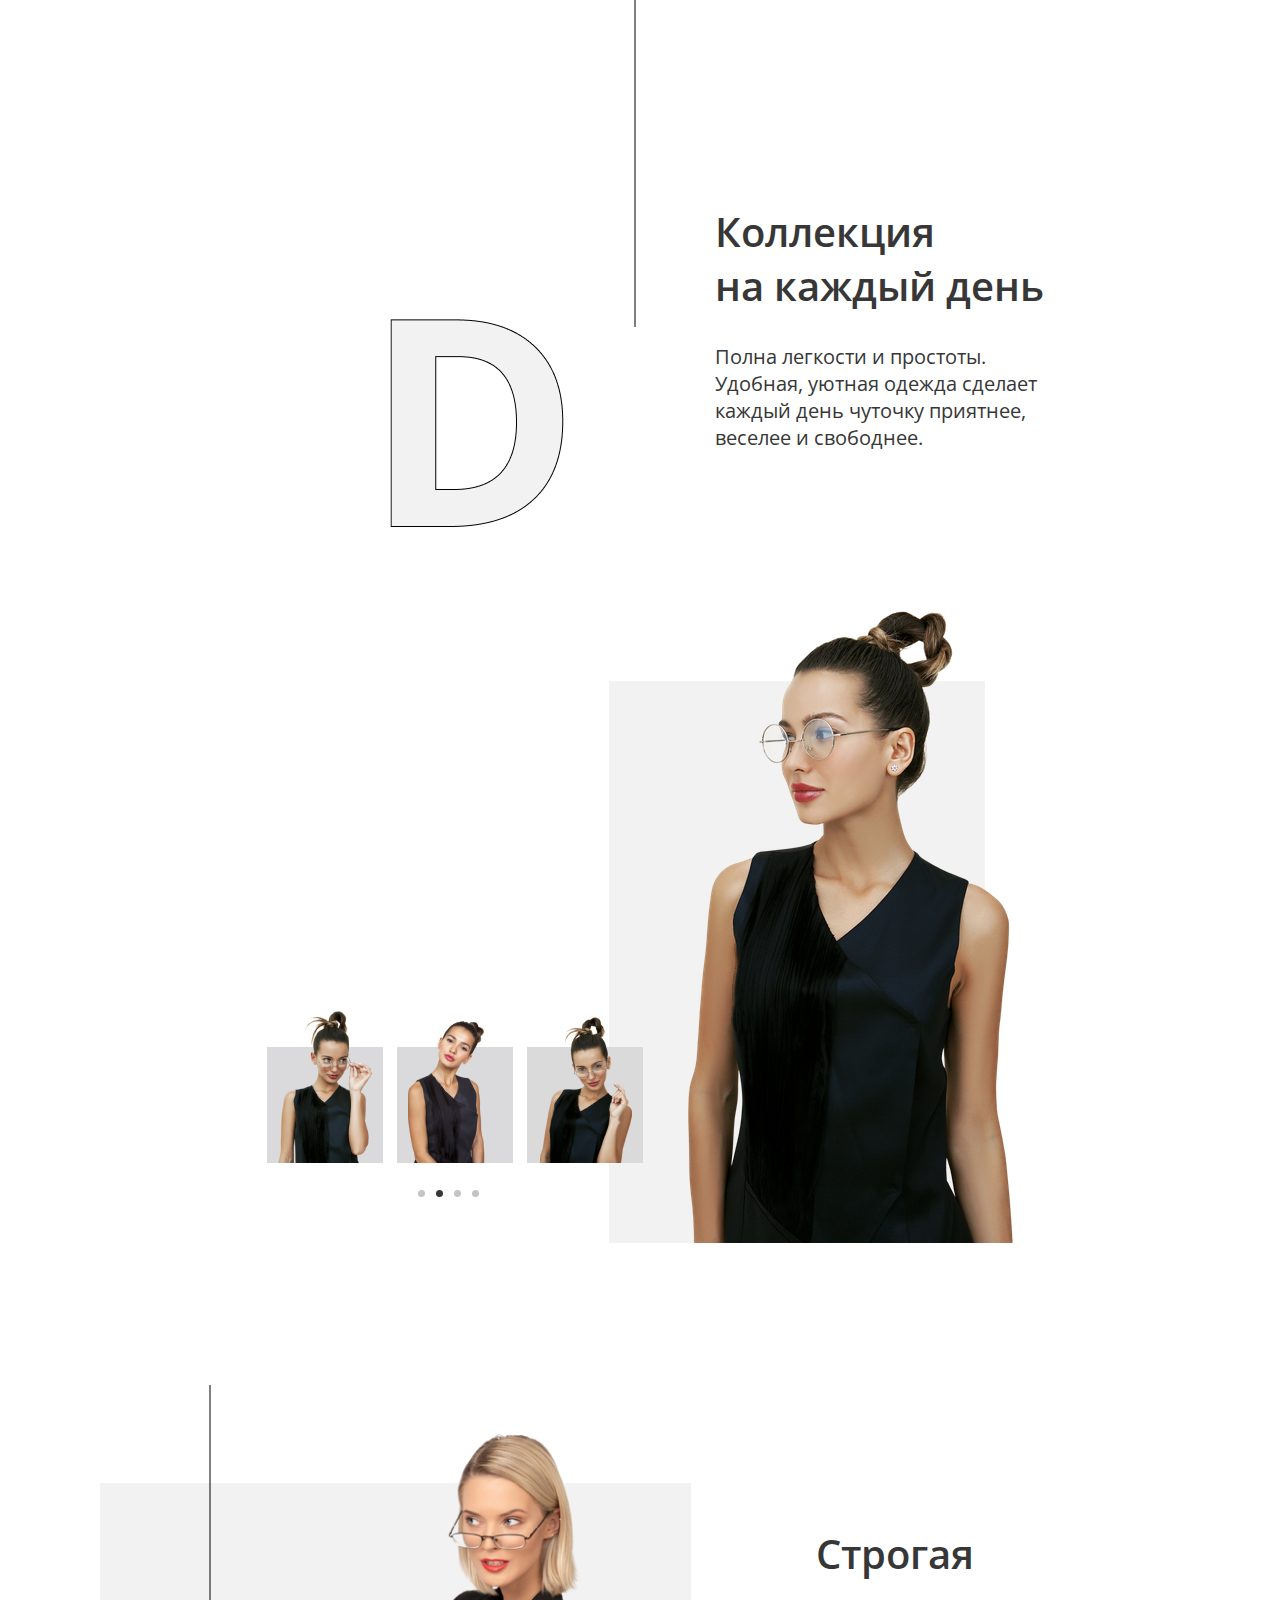
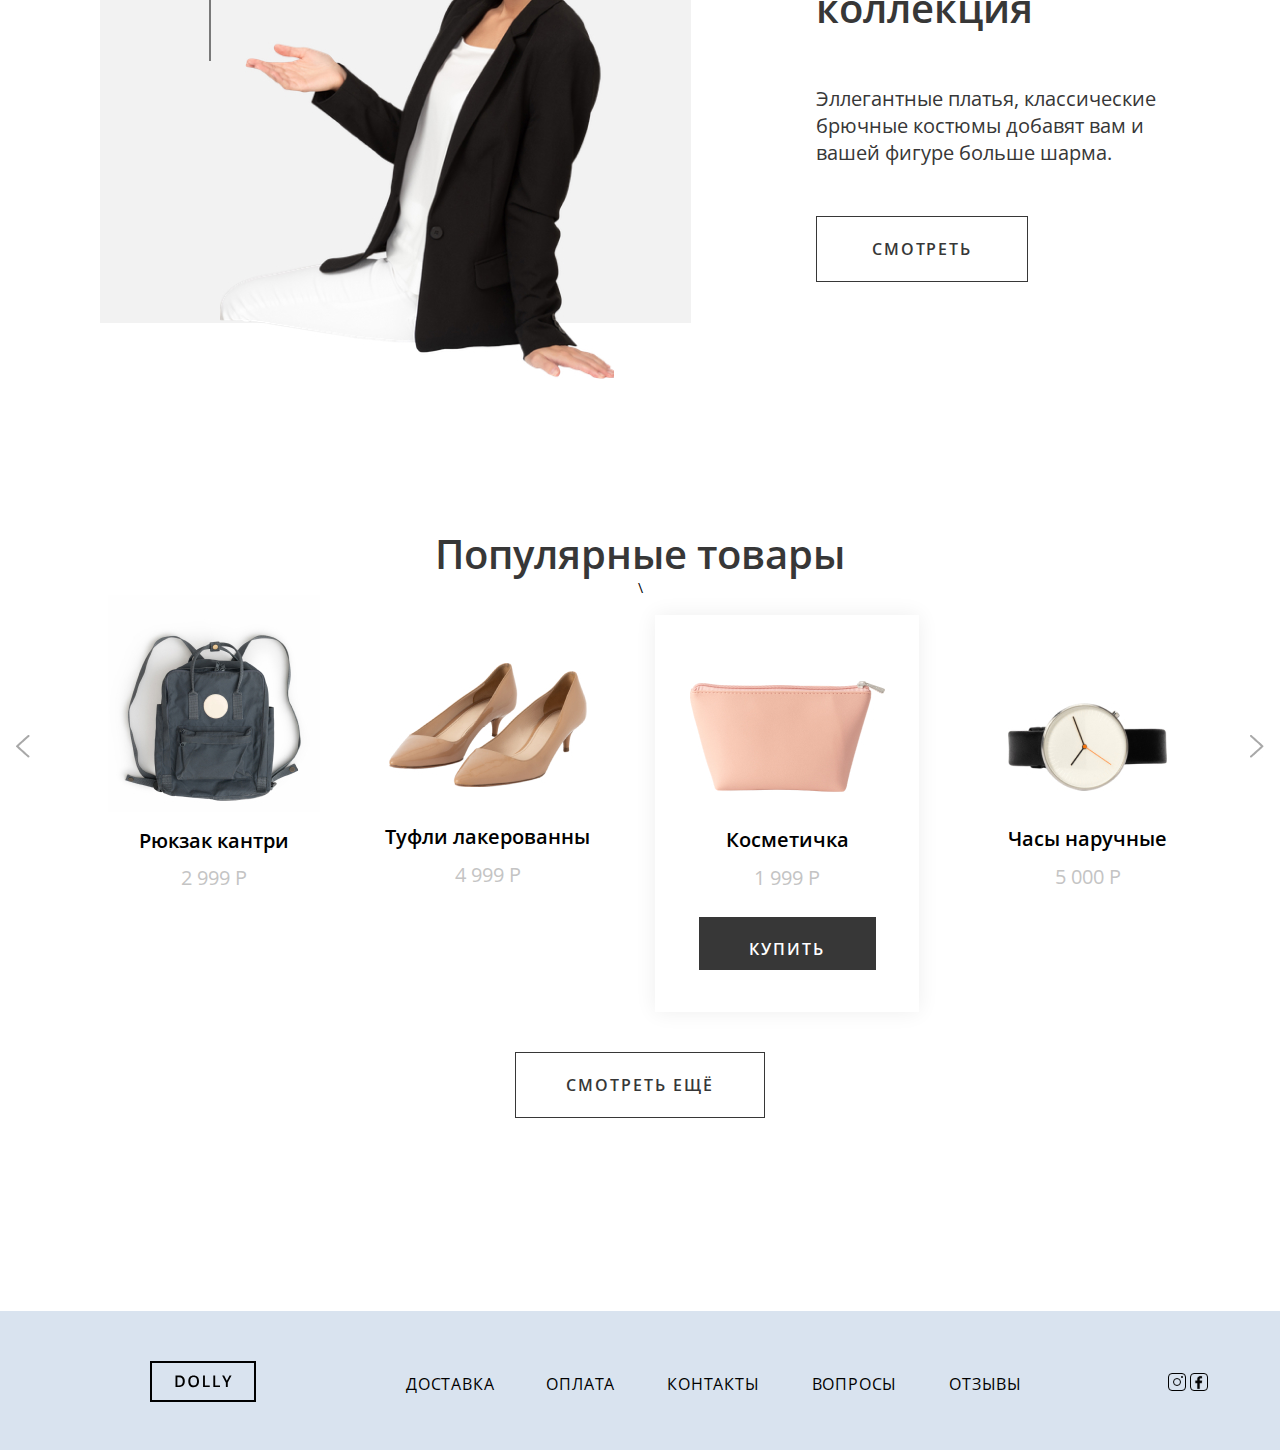
==== commit f34fc67a: "Add files via upload" ====
--- a/index.html
+++ b/index.html
@@ -30,14 +30,14 @@
                 </div>
 
 
-                <svg class="logo" width="106" height="41" viewBox="0 0 106 41" fill="none"
-                    xmlns="http://www.w3.org/2000/svg">
-                    <path
-                        d="M34.7969 20.1797C34.7969 22.0651 34.2734 23.5078 33.2266 24.5078C32.1797 25.5026 30.6719 26 28.7031 26H25.5078V14.5781H29.0391C30.8568 14.5781 32.2708 15.0677 33.2812 16.0469C34.2917 17.026 34.7969 18.4036 34.7969 20.1797ZM32.8281 20.2422C32.8281 17.5078 31.5495 16.1406 28.9922 16.1406H27.375V24.4297H28.7031C31.4531 24.4297 32.8281 23.0339 32.8281 20.2422ZM48.9984 20.2734C48.9984 22.1328 48.5323 23.5781 47.6 24.6094C46.6729 25.6406 45.3578 26.1562 43.6547 26.1562C41.9307 26.1562 40.6052 25.6458 39.6781 24.625C38.7563 23.599 38.2953 22.1432 38.2953 20.2578C38.2953 18.3724 38.7589 16.9245 39.6859 15.9141C40.6182 14.9036 41.9464 14.3984 43.6703 14.3984C45.3682 14.3984 46.6807 14.9115 47.6078 15.9375C48.5349 16.9635 48.9984 18.4089 48.9984 20.2734ZM40.2797 20.2734C40.2797 21.6797 40.5635 22.7474 41.1313 23.4766C41.699 24.2005 42.5401 24.5625 43.6547 24.5625C44.7641 24.5625 45.6 24.2031 46.1625 23.4844C46.7302 22.7656 47.0141 21.6953 47.0141 20.2734C47.0141 18.8724 46.7328 17.8099 46.1703 17.0859C45.613 16.362 44.7797 16 43.6703 16C42.5505 16 41.7042 16.362 41.1313 17.0859C40.5635 17.8099 40.2797 18.8724 40.2797 20.2734ZM53.0516 26V14.5781H54.9188V24.3984H59.7547V26H53.0516ZM63.3234 26V14.5781H65.1906V24.3984H70.0266V26H63.3234ZM76.8219 19.7891L79.525 14.5781H81.5563L77.7516 21.5703V26H75.8766V21.6328L72.0875 14.5781H74.1188L76.8219 19.7891Z"
-                        fill="black" />
-                    <rect x="1" y="1" width="104" height="39" stroke="black" stroke-width="2" />
-                </svg>
-
+                <a href=""><svg class="logo" width="106" height="41" viewBox="0 0 106 41" fill="none"
+                        xmlns="http://www.w3.org/2000/svg">
+                        <path
+                            d="M34.7969 20.1797C34.7969 22.0651 34.2734 23.5078 33.2266 24.5078C32.1797 25.5026 30.6719 26 28.7031 26H25.5078V14.5781H29.0391C30.8568 14.5781 32.2708 15.0677 33.2812 16.0469C34.2917 17.026 34.7969 18.4036 34.7969 20.1797ZM32.8281 20.2422C32.8281 17.5078 31.5495 16.1406 28.9922 16.1406H27.375V24.4297H28.7031C31.4531 24.4297 32.8281 23.0339 32.8281 20.2422ZM48.9984 20.2734C48.9984 22.1328 48.5323 23.5781 47.6 24.6094C46.6729 25.6406 45.3578 26.1562 43.6547 26.1562C41.9307 26.1562 40.6052 25.6458 39.6781 24.625C38.7563 23.599 38.2953 22.1432 38.2953 20.2578C38.2953 18.3724 38.7589 16.9245 39.6859 15.9141C40.6182 14.9036 41.9464 14.3984 43.6703 14.3984C45.3682 14.3984 46.6807 14.9115 47.6078 15.9375C48.5349 16.9635 48.9984 18.4089 48.9984 20.2734ZM40.2797 20.2734C40.2797 21.6797 40.5635 22.7474 41.1313 23.4766C41.699 24.2005 42.5401 24.5625 43.6547 24.5625C44.7641 24.5625 45.6 24.2031 46.1625 23.4844C46.7302 22.7656 47.0141 21.6953 47.0141 20.2734C47.0141 18.8724 46.7328 17.8099 46.1703 17.0859C45.613 16.362 44.7797 16 43.6703 16C42.5505 16 41.7042 16.362 41.1313 17.0859C40.5635 17.8099 40.2797 18.8724 40.2797 20.2734ZM53.0516 26V14.5781H54.9188V24.3984H59.7547V26H53.0516ZM63.3234 26V14.5781H65.1906V24.3984H70.0266V26H63.3234ZM76.8219 19.7891L79.525 14.5781H81.5563L77.7516 21.5703V26H75.8766V21.6328L72.0875 14.5781H74.1188L76.8219 19.7891Z"
+                            fill="black" />
+                        <rect x="1" y="1" width="104" height="39" stroke="black" stroke-width="2" />
+                    </svg>
+                </a>
 
 
                 <nav class="header__nav">
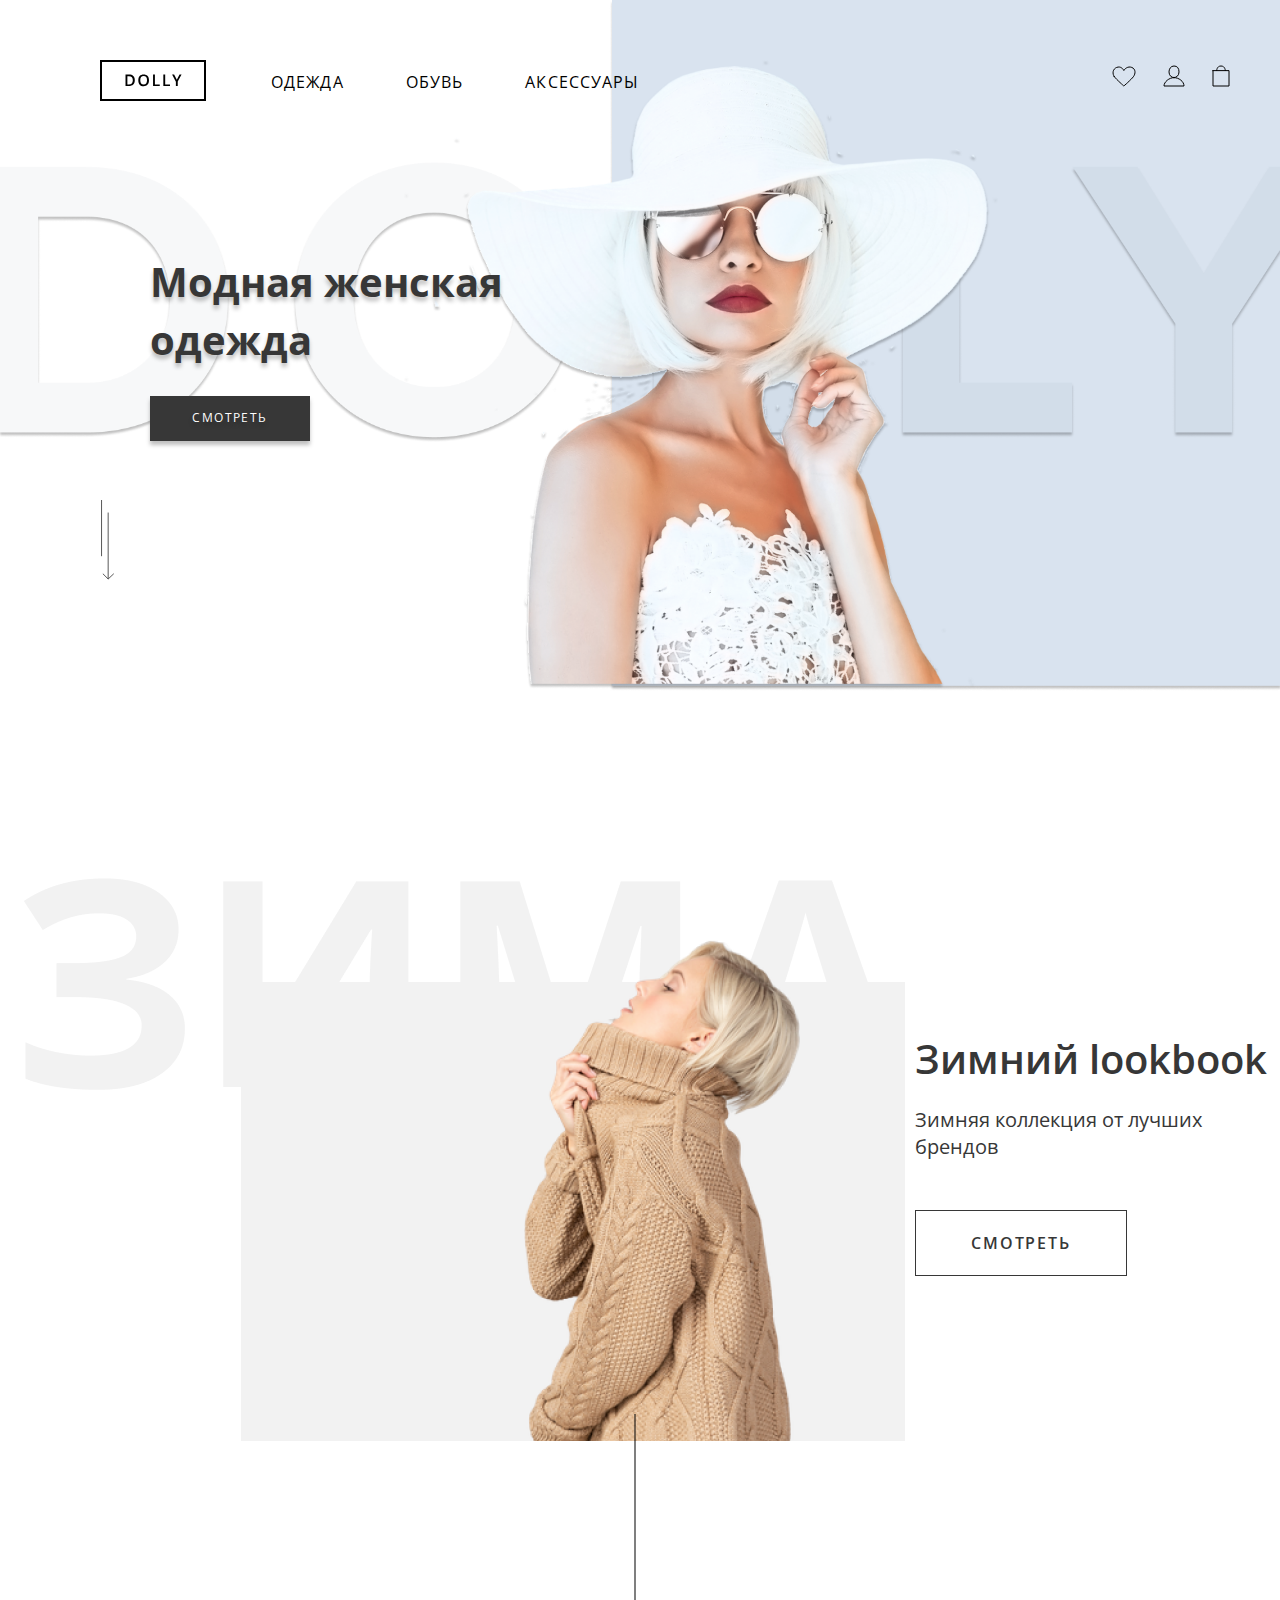
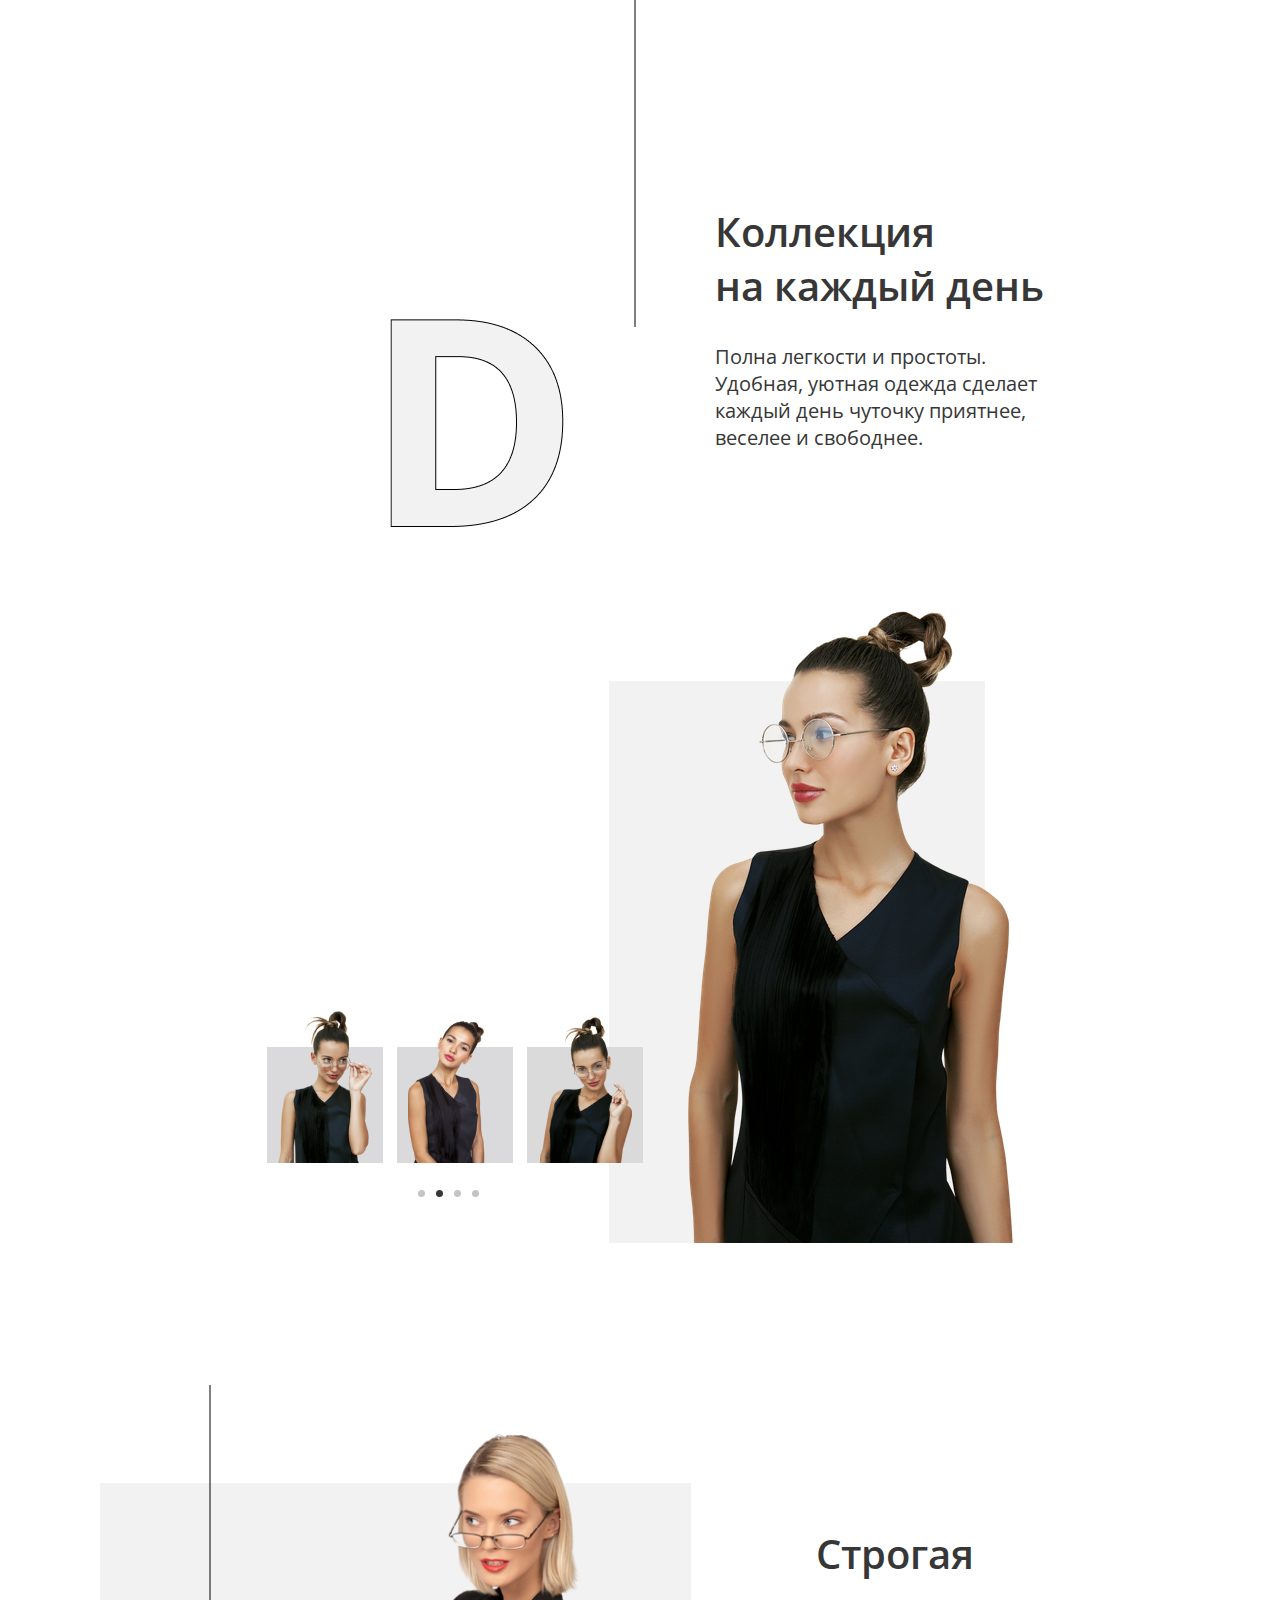
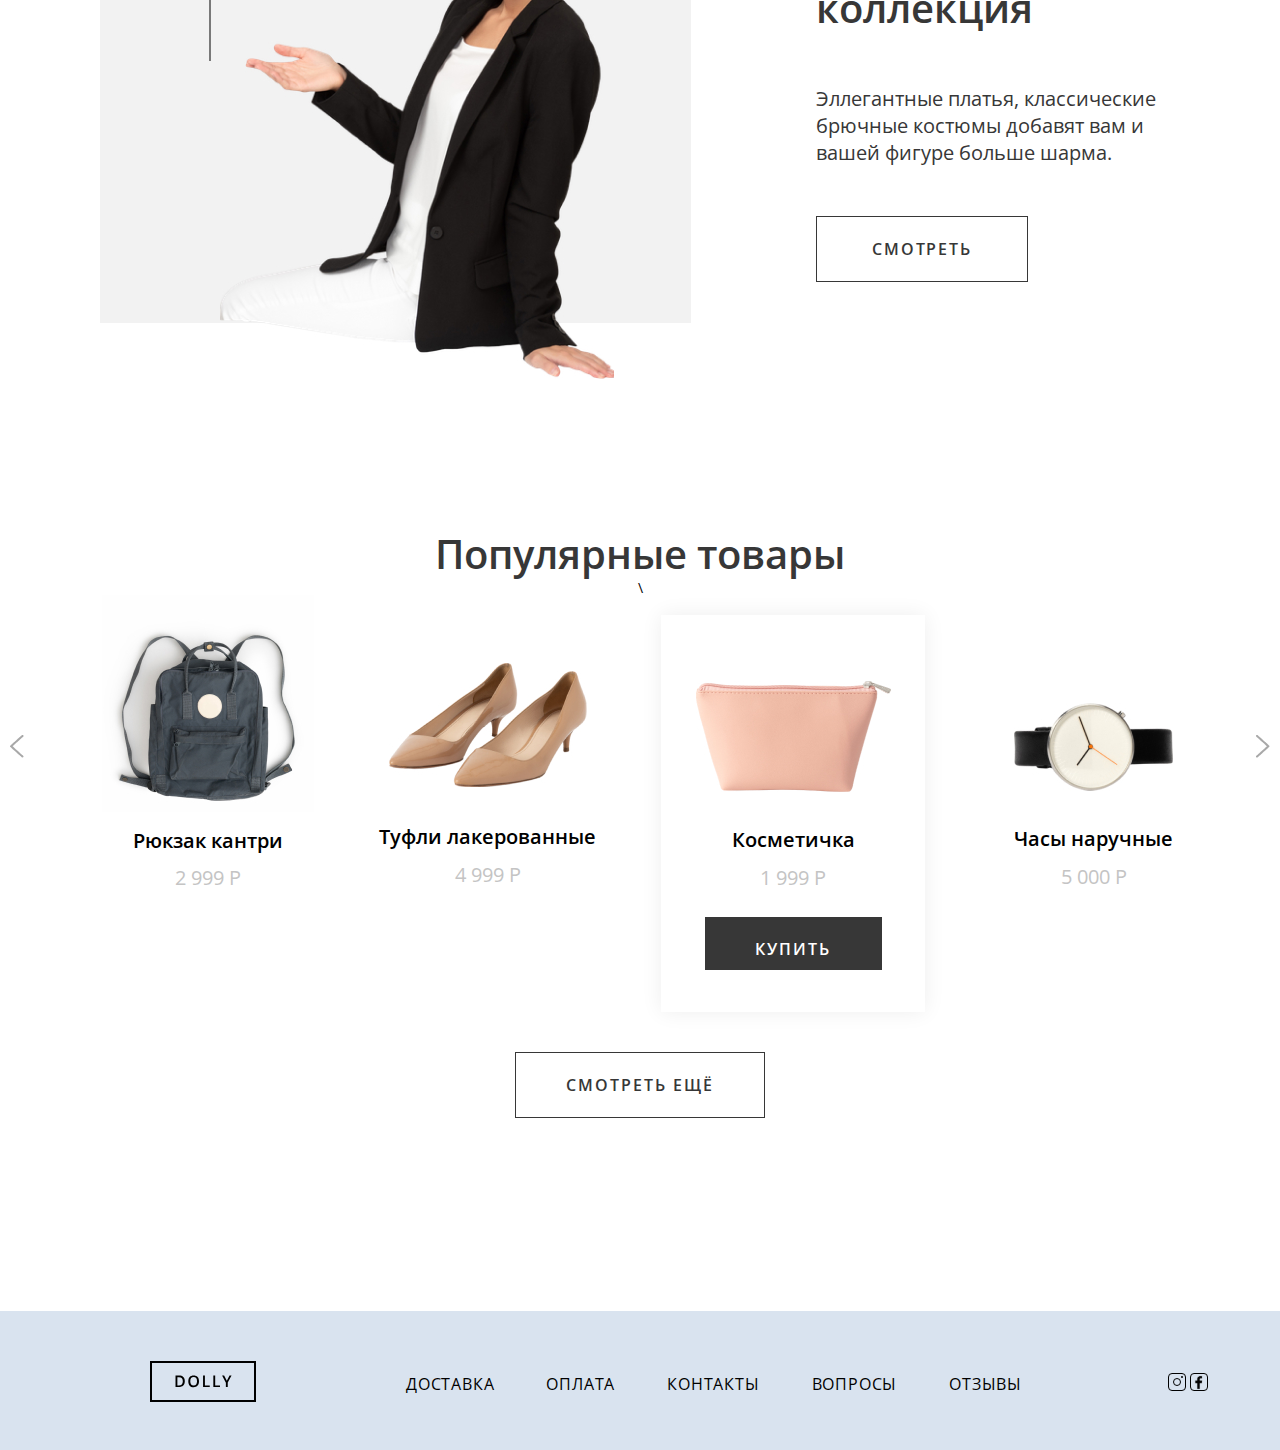
==== commit bd53da58: "Add files via upload" ====
--- a/index.html
+++ b/index.html
@@ -96,7 +96,7 @@
         <div class="container">
 
             <!-- ЗИМА -->
-            <div class="winter">
+            <section class="winter">
 
                 <picture class="winter_img">
                     <source srcset="img/winter-lookbook_5.png" type="image/png" media="(max-width: 380px)">
@@ -118,12 +118,12 @@
                     <button class="button-lookbook">Смотреть</button>
                 </div>
 
-            </div>
+            </section>
 
 
 
             <!-- коллекция на каждый день -->
-            <div class="collection-everyday">
+            <section class="collection-everyday">
 
                 <div class="d">
                     <picture>
@@ -166,10 +166,10 @@
 
                 </div>
 
-            </div>
+            </section>
 
             <!-- Строгая коллекция -->
-            <div class="strong-collection">
+            <section class="strong-collection">
 
                 <picture class="strong__img">
                     <source srcset="img/strong_3.jpg" type="image/jpg" media="(max-width: 380px)">
@@ -186,10 +186,10 @@
                     </p>
                     <button class="button-lookbook"><span>Смотреть</span></button>
                 </div>
-            </div>
+            </section>
 
             <!-- Популярные товары -->
-            <div class="pop-products">
+            <section class="pop-products">
                 <h2>Популярные товары</h2>\
                 <div class="products">
 
@@ -206,7 +206,7 @@
 
                         <div class="shoes">
                             <img src="img/shoes.jpg" alt="туфли лакерованные">
-                            <p class="style">Туфли лакерованны</p>
+                            <p class="style">Туфли лакерованные</p>
                             <span class="price">4 999 Р</span>
                         </div>
 
@@ -232,7 +232,7 @@
                 <div class="looking">
                     <button class="button-looking"><span>Смотреть ещё</span></button>
                 </div>
-            </div>
+            </section>
         </div>
     </main>
 
--- a/style/style.css
+++ b/style/style.css
@@ -56,7 +56,8 @@
     .header__left .logo{
         margin-left: 100px;        
     }
-}@media (max-width:690px) {
+}
+@media (max-width:690px) {
     .header__left .logo{
         width: 80px;
         margin-left: 30px;  
@@ -949,6 +950,13 @@
     margin-top: 108px;
     cursor: pointer;    
 }
+@media (max-width:1141px) { 
+.watch{
+    margin-top: 50px;
+    padding-bottom: 120px;
+    box-sizing:border-box;
+    }    
+} 
 @media (max-width:722px) {  
     .watch{
         margin-top: 20px;
@@ -1049,6 +1057,7 @@
 
 .menu-footer{
     display: flex;
+    justify-content: center;
 }
 @media (max-width:1180px) {
     .menu-footer{
@@ -1087,7 +1096,6 @@
         align-items: center;
         justify-content: center;
     }
-
     .navigation{
         margin-left: 0;
     }
@@ -1125,6 +1133,6 @@
 }
 @media (max-width:580px) {
     .menu-footer_list{
-        margin: 15px auto 0px;
+        margin: 10px;
     }
 }